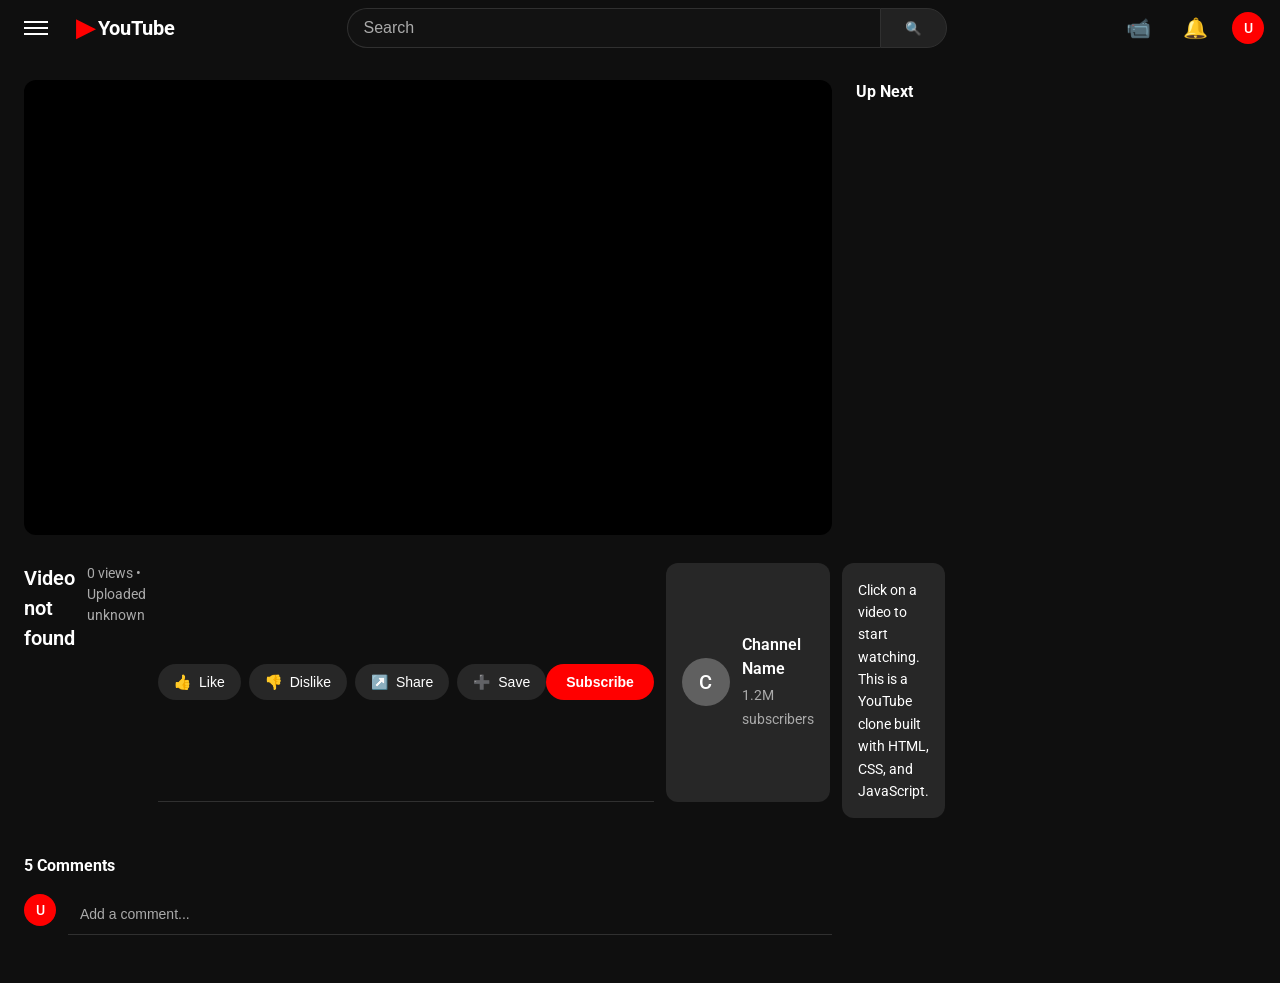
==== video.html @ 118545d7 "Initial commit: YouTube clone with video grid and player" ====
<!DOCTYPE html>
<html lang="en">
<head>
    <meta charset="UTF-8">
    <meta name="viewport" content="width=device-width, initial-scale=1.0">
    <title>Video Player - YouTube Clone</title>
    <link rel="stylesheet" href="style.css">
    <!-- Google Fonts for clean typography -->
    <link href="https://fonts.googleapis.com/css2?family=Roboto:wght@400;500;700&display=swap" rel="stylesheet">
</head>
<body class="video-page">
    <!-- Header with logo and search bar -->
    <header class="header">
        <div class="header-left">
            <!-- Hamburger menu icon -->
            <div class="menu-icon">
                <span></span>
                <span></span>
                <span></span>
            </div>
            <!-- YouTube Logo -->
            <a href="index.html" class="logo">
                <span class="logo-icon">▶</span>
                YouTube
            </a>
        </div>
        
        <!-- Search bar -->
        <div class="search-container">
            <input type="text" class="search-bar" id="searchInput" placeholder="Search">
            <button class="search-button" id="searchBtn">
                <span>🔍</span>
            </button>
        </div>
        
        <!-- User icons -->
        <div class="header-right">
            <span class="upload-icon">📹</span>
            <span class="notification-icon">🔔</span>
            <span class="user-avatar">U</span>
        </div>
    </header>

    <!-- Main container -->
    <main class="video-main-container">
        <!-- Video player section -->
        <div class="video-player-section">
            <!-- Video player -->
            <div class="video-player">
                <iframe 
                    id="videoFrame"
                    width="100%" 
                    height="480" 
                    src="" 
                    frameborder="0" 
                    allow="accelerometer; autoplay; clipboard-write; encrypted-media; gyroscope; picture-in-picture" 
                    allowfullscreen>
                </iframe>
            </div>
            
            <!-- Video title and actions -->
            <div class="video-info">
                <h1 class="video-title" id="videoTitle">Loading...</h1>
                
                <div class="video-stats-row">
                    <span class="video-views" id="videoViews">0 views</span>
                    <span class="video-date" id="videoDate">• Uploaded unknown</span>
                </div>
                
                <div class="video-actions">
                    <div class="action-buttons-left">
                        <button class="action-btn" id="likeBtn">
                            <span class="action-icon">👍</span>
                            <span class="action-text" id="likeCount">Like</span>
                        </button>
                        <button class="action-btn" id="dislikeBtn">
                            <span class="action-icon">👎</span>
                            <span class="action-text">Dislike</span>
                        </button>
                        <button class="action-btn">
                            <span class="action-icon">↗️</span>
                            <span class="action-text">Share</span>
                        </button>
                        <button class="action-btn">
                            <span class="action-icon">➕</span>
                            <span class="action-text">Save</span>
                        </button>
                    </div>
                    <button class="subscribe-btn" id="subscribeBtn">Subscribe</button>
                </div>
                
                <!-- Channel info -->
                <div class="channel-info" id="channelInfo">
                    <div class="channel-avatar" id="channelAvatar">C</div>
                    <div class="channel-details">
                        <h3 class="channel-name" id="channelName">Channel Name</h3>
                        <span class="subscriber-count">1.2M subscribers</span>
                    </div>
                </div>
                
                <!-- Video description -->
                <div class="video-description" id="videoDescription">
                    <p>Click on a video to start watching. This is a YouTube clone built with HTML, CSS, and JavaScript.</p>
                </div>
            </div>
            
            <!-- Comments section -->
            <div class="comments-section">
                <h3 class="comments-title"><span id="commentCount">5</span> Comments</h3>
                
                <!-- Add comment -->
                <div class="add-comment">
                    <div class="user-avatar comment-avatar">U</div>
                    <input type="text" class="comment-input" placeholder="Add a comment...">
                </div>
                
                <!-- Comments list - rendered by JavaScript -->
                <div class="comments-list" id="commentsList">
                    <!-- Comments loaded dynamically -->
                </div>
            </div>
        </div>
        
        <!-- Related videos sidebar -->
        <aside class="related-videos">
            <h3 class="related-title">Up Next</h3>
            <div class="related-videos-list" id="relatedVideos">
                <!-- Related videos loaded by JavaScript -->
            </div>
        </aside>
    </main>

    <!-- Load data and scripts -->
    <script src="data.js"></script>
    <script src="script.js"></script>
</body>
</html>
---- style.css ----
/* ========================================
   YouTube Clone - Simple CSS Styles
   Written like a human developer
   ======================================== */

/* Basic Reset and Variables */
* {
    margin: 0;
    padding: 0;
    box-sizing: border-box;
}

:root {
    /* Color palette - YouTube inspired */
    --bg-dark: #0f0f0f;
    --bg-light: #f9f9f9;
    --bg-card: #ffffff;
    --text-primary: #ffffff;
    --text-secondary: #aaaaaa;
    --text-dark: #0f0f0f;
    --red: #ff0000;
    --blue: #3ea6ff;
    --border: #e5e5e5;
    --hover: #f2f2f2;
    --sidebar-width: 240px;
}

/* Global Styles */
body {
    font-family: 'Roboto', Arial, sans-serif;
    background-color: var(--bg-dark);
    color: var(--text-primary);
    line-height: 1.5;
}

body.video-page {
    background-color: var(--bg-dark);
}

/* ========================================
   Header Styles
   ======================================== */

.header {
    display: flex;
    align-items: center;
    justify-content: space-between;
    padding: 0 16px;
    height: 56px;
    background-color: var(--bg-dark);
    position: fixed;
    top: 0;
    left: 0;
    right: 0;
    z-index: 100;
}

.header-left {
    display: flex;
    align-items: center;
    gap: 20px;
}

/* Hamburger Menu */
.menu-icon {
    display: flex;
    flex-direction: column;
    gap: 4px;
    cursor: pointer;
    padding: 8px;
}

.menu-icon span {
    width: 24px;
    height: 2px;
    background-color: var(--text-primary);
}

/* Logo */
.logo {
    display: flex;
    align-items: center;
    gap: 4px;
    font-size: 20px;
    font-weight: 700;
    color: var(--text-primary);
    text-decoration: none;
}

.logo-icon {
    color: var(--red);
    font-size: 24px;
}

/* Search Bar */
.search-container {
    display: flex;
    flex: 0 1 600px;
    margin: 0 40px;
}

.search-bar {
    flex: 1;
    padding: 10px 16px;
    font-size: 16px;
    border: 1px solid #303030;
    border-right: none;
    background-color: #121212;
    color: var(--text-primary);
    border-radius: 20px 0 0 20px;
}

.search-bar:focus {
    outline: none;
    border-color: var(--blue);
}

.search-bar::placeholder {
    color: var(--text-secondary);
}

.search-button {
    padding: 0 24px;
    background-color: #222222;
    border: 1px solid #303030;
    border-radius: 0 20px 20px 0;
    cursor: pointer;
    color: var(--text-primary);
}

.search-button:hover {
    background-color: #333333;
}

/* Header Right */
.header-right {
    display: flex;
    align-items: center;
    gap: 16px;
}

.upload-icon,
.notification-icon {
    font-size: 20px;
    cursor: pointer;
    padding: 8px;
}

.user-avatar {
    width: 32px;
    height: 32px;
    background-color: var(--red);
    border-radius: 50%;
    display: flex;
    align-items: center;
    justify-content: center;
    font-size: 14px;
    font-weight: 500;
    cursor: pointer;
}

/* ========================================
   Main Container (Sidebar + Content)
   ======================================== */

.main-container {
    display: flex;
    margin-top: 56px;
}

/* ========================================
   Sidebar Styles
   ======================================== */

.sidebar {
    width: var(--sidebar-width);
    background-color: var(--bg-dark);
    padding: 12px;
    position: fixed;
    top: 56px;
    left: 0;
    bottom: 0;
    overflow-y: auto;
}

.sidebar-link {
    display: flex;
    align-items: center;
    gap: 16px;
    padding: 12px 16px;
    color: var(--text-primary);
    text-decoration: none;
    border-radius: 8px;
    transition: background-color 0.2s;
}

.sidebar-link:hover {
    background-color: #272727;
}

.sidebar-link.active {
    background-color: #272727;
}

.link-icon {
    font-size: 20px;
}

.link-text {
    font-size: 14px;
    font-weight: 500;
}

.sidebar-divider {
    border: none;
    border-top: 1px solid #303030;
    margin: 12px 0;
}

/* ========================================
   Content Area
   ======================================== */

.content {
    margin-left: var(--sidebar-width);
    padding: 24px;
    width: calc(100% - var(--sidebar-width));
}

/* Categories */
.categories {
    display: flex;
    gap: 12px;
    margin-bottom: 24px;
    overflow-x: auto;
    padding-bottom: 8px;
}

.category-btn {
    padding: 8px 16px;
    background-color: #272727;
    color: var(--text-primary);
    border: none;
    border-radius: 8px;
    font-size: 14px;
    cursor: pointer;
    white-space: nowrap;
    transition: background-color 0.2s;
}

.category-btn:hover {
    background-color: #3f3f3f;
}

.category-btn.active {
    background-color: var(--text-primary);
    color: var(--bg-dark);
}

/* ========================================
   Video Grid
   ======================================== */

.video-grid {
    display: grid;
    grid-template-columns: repeat(auto-fill, minmax(300px, 1fr));
    gap: 20px;
}

/* Video Card */
.video-card {
    cursor: pointer;
    transition: transform 0.2s;
}

.video-card:hover {
    transform: scale(1.02);
}

.thumbnail-container {
    position: relative;
    width: 100%;
    aspect-ratio: 16 / 9;
    border-radius: 12px;
    overflow: hidden;
}

.thumbnail {
    width: 100%;
    height: 100%;
    object-fit: cover;
}

.duration {
    position: absolute;
    bottom: 8px;
    right: 8px;
    background-color: rgba(0, 0, 0, 0.8);
    color: white;
    padding: 3px 6px;
    border-radius: 4px;
    font-size: 12px;
    font-weight: 500;
}

.video-info {
    display: flex;
    gap: 12px;
    padding: 12px 0;
}

.channel-avatar-small {
    width: 36px;
    height: 36px;
    border-radius: 50%;
    background-color: #606060;
    flex-shrink: 0;
}

.video-details {
    flex: 1;
}

.video-card-title {
    font-size: 16px;
    font-weight: 500;
    color: var(--text-primary);
    margin-bottom: 4px;
    display: -webkit-box;
    -webkit-line-clamp: 2;
    -webkit-box-orient: vertical;
    overflow: hidden;
}

.channel-name,
.video-meta {
    font-size: 14px;
    color: var(--text-secondary);
}

.channel-name:hover {
    color: var(--text-primary);
}

/* ========================================
   Video Page Styles
   ======================================== */

.video-main-container {
    display: flex;
    margin-top: 56px;
    padding: 24px;
    gap: 24px;
}

.video-player-section {
    flex: 1;
    min-width: 0;
}

.video-player {
    width: 100%;
    aspect-ratio: 16 / 9;
    background-color: #000;
    border-radius: 12px;
    overflow: hidden;
}

.video-player iframe {
    width: 100%;
    height: 100%;
}

.video-info {
    margin-top: 16px;
}

.video-title {
    font-size: 20px;
    font-weight: 600;
    margin-bottom: 8px;
}

.video-stats-row {
    color: var(--text-secondary);
    font-size: 14px;
    margin-bottom: 16px;
}

/* Video Actions */
.video-actions {
    display: flex;
    justify-content: space-between;
    align-items: center;
    padding: 16px 0;
    border-bottom: 1px solid #303030;
    margin-bottom: 16px;
}

.action-buttons-left {
    display: flex;
    gap: 8px;
}

.action-btn {
    display: flex;
    align-items: center;
    gap: 8px;
    padding: 10px 16px;
    background-color: #272727;
    border: none;
    border-radius: 20px;
    color: var(--text-primary);
    cursor: pointer;
    font-size: 14px;
    transition: background-color 0.2s;
}

.action-btn:hover {
    background-color: #3f3f3f;
}

.action-btn.liked {
    color: var(--blue);
}

.subscribe-btn {
    padding: 10px 20px;
    background-color: var(--red);
    border: none;
    border-radius: 20px;
    color: white;
    font-size: 14px;
    font-weight: 600;
    cursor: pointer;
    transition: background-color 0.2s;
}

.subscribe-btn:hover {
    background-color: #cc0000;
}

.subscribe-btn.subscribed {
    background-color: #272727;
}

/* Channel Info */
.channel-info {
    display: flex;
    align-items: center;
    gap: 12px;
    padding: 16px;
    background-color: #272727;
    border-radius: 12px;
    margin-bottom: 16px;
}

.channel-avatar {
    width: 48px;
    height: 48px;
    border-radius: 50%;
    background-color: #606060;
    display: flex;
    align-items: center;
    justify-content: center;
    font-size: 20px;
    font-weight: 500;
}

.channel-details {
    flex: 1;
}

.channel-name {
    font-size: 16px;
    font-weight: 600;
    color: var(--text-primary);
    margin-bottom: 2px;
}

.subscriber-count {
    font-size: 14px;
    color: var(--text-secondary);
}

.video-description {
    background-color: #272727;
    padding: 16px;
    border-radius: 12px;
    font-size: 14px;
    line-height: 1.6;
}

/* Comments Section */
.comments-section {
    margin-top: 24px;
}

.comments-title {
    font-size: 16px;
    margin-bottom: 16px;
}

.add-comment {
    display: flex;
    gap: 12px;
    margin-bottom: 24px;
}

.comment-avatar {
    flex-shrink: 0;
}

.comment-input {
    flex: 1;
    padding: 12px;
    background-color: transparent;
    border: none;
    border-bottom: 1px solid #303030;
    color: var(--text-primary);
    font-size: 14px;
}

.comment-input:focus {
    outline: none;
    border-bottom-color: var(--text-primary);
}

.comment-input::placeholder {
    color: var(--text-secondary);
}

.comments-list {
    display: flex;
    flex-direction: column;
    gap: 16px;
}

.comment {
    display: flex;
    gap: 12px;
}

.comment-body {
    flex: 1;
}

.comment-header {
    display: flex;
    align-items: center;
    gap: 8px;
    margin-bottom: 4px;
}

.comment-user {
    font-size: 13px;
    font-weight: 600;
    color: var(--text-primary);
}

.comment-time {
    font-size: 12px;
    color: var(--text-secondary);
}

.comment-text {
    font-size: 14px;
    color: var(--text-primary);
    line-height: 1.4;
}

.comment-actions {
    display: flex;
    gap: 16px;
    margin-top: 8px;
}

.comment-action {
    font-size: 12px;
    color: var(--text-secondary);
    cursor: pointer;
}

.comment-action:hover {
    color: var(--text-primary);
}

/* ========================================
   Related Videos Sidebar
   ======================================== */

.related-videos {
    width: 400px;
    flex-shrink: 0;
}

.related-title {
    font-size: 16px;
    margin-bottom: 16px;
}

.related-video-item {
    display: flex;
    gap: 8px;
    margin-bottom: 12px;
    cursor: pointer;
}

.related-thumbnail {
    width: 168px;
    height: 94px;
    border-radius: 8px;
    object-fit: cover;
    flex-shrink: 0;
}

.related-info {
    flex: 1;
    min-width: 0;
}

.related-video-title {
    font-size: 14px;
    font-weight: 500;
    color: var(--text-primary);
    margin-bottom: 4px;
    display: -webkit-box;
    -webkit-line-clamp: 2;
    -webkit-box-orient: vertical;
    overflow: hidden;
}

.related-channel-name,
.related-meta {
    font-size: 12px;
    color: var(--text-secondary);
}

/* ========================================
   Responsive Styles
   ======================================== */

@media (max-width: 1200px) {
    .related-videos {
        width: 320px;
    }
}

@media (max-width: 992px) {
    .sidebar {
        width: 72px;
    }
    
    .sidebar-link {
        justify-content: center;
        padding: 16px;
    }
    
    .link-text {
        display: none;
    }
    
    .content {
        margin-left: 72px;
        width: calc(100% - 72px);
    }
    
    .related-videos {
        display: none;
    }
}

@media (max-width: 768px) {
    .search-container {
        display: none;
    }
    
    .sidebar {
        display: none;
    }
    
    .content {
        margin-left: 0;
        width: 100%;
    }
    
    .video-grid {
        grid-template-columns: repeat(auto-fill, minmax(250px, 1fr));
    }
    
    .video-main-container {
        flex-direction: column;
        padding: 16px;
    }
    
    .video-actions {
        flex-direction: column;
        gap: 16px;
    }
    
    .action-buttons-left {
        width: 100%;
        overflow-x: auto;
    }
}

@media (max-width: 480px) {
    .video-grid {
        grid-template-columns: 1fr;
    }
    
    .categories {
        gap: 8px;
    }
    
    .category-btn {
        padding: 6px 12px;
        font-size: 12px;
    }
}
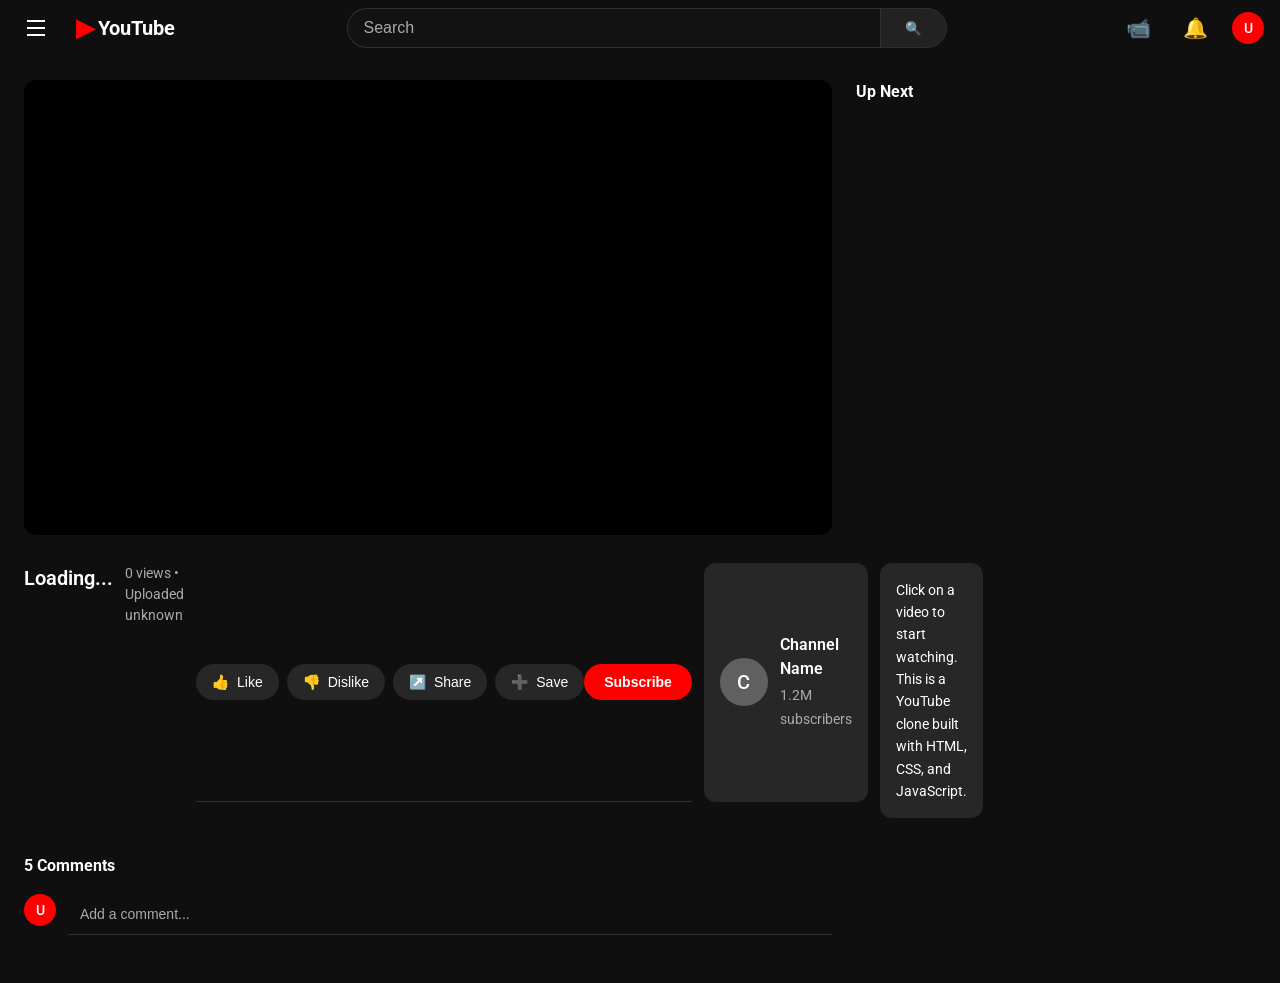
==== commit f7047836: "Week 7 updates" ====
--- a/video.html
+++ b/video.html
@@ -5,27 +5,22 @@
     <meta name="viewport" content="width=device-width, initial-scale=1.0">
     <title>Video Player - YouTube Clone</title>
     <link rel="stylesheet" href="style.css">
-    <!-- Google Fonts for clean typography -->
     <link href="https://fonts.googleapis.com/css2?family=Roboto:wght@400;500;700&display=swap" rel="stylesheet">
 </head>
 <body class="video-page">
-    <!-- Header with logo and search bar -->
     <header class="header">
         <div class="header-left">
-            <!-- Hamburger menu icon -->
-            <div class="menu-icon">
+            <div class="menu-icon" id="menuToggle" role="button" tabindex="0" aria-label="Toggle sidebar" aria-expanded="false">
                 <span></span>
                 <span></span>
                 <span></span>
             </div>
-            <!-- YouTube Logo -->
             <a href="index.html" class="logo">
                 <span class="logo-icon">▶</span>
                 YouTube
             </a>
         </div>
         
-        <!-- Search bar -->
         <div class="search-container">
             <input type="text" class="search-bar" id="searchInput" placeholder="Search">
             <button class="search-button" id="searchBtn">
@@ -33,7 +28,6 @@
             </button>
         </div>
         
-        <!-- User icons -->
         <div class="header-right">
             <span class="upload-icon">📹</span>
             <span class="notification-icon">🔔</span>
@@ -41,11 +35,8 @@
         </div>
     </header>
 
-    <!-- Main container -->
     <main class="video-main-container">
-        <!-- Video player section -->
         <div class="video-player-section">
-            <!-- Video player -->
             <div class="video-player">
                 <iframe 
                     id="videoFrame"
@@ -58,7 +49,6 @@
                 </iframe>
             </div>
             
-            <!-- Video title and actions -->
             <div class="video-info">
                 <h1 class="video-title" id="videoTitle">Loading...</h1>
                 
@@ -89,7 +79,6 @@
                     <button class="subscribe-btn" id="subscribeBtn">Subscribe</button>
                 </div>
                 
-                <!-- Channel info -->
                 <div class="channel-info" id="channelInfo">
                     <div class="channel-avatar" id="channelAvatar">C</div>
                     <div class="channel-details">
@@ -98,39 +87,29 @@
                     </div>
                 </div>
                 
-                <!-- Video description -->
                 <div class="video-description" id="videoDescription">
                     <p>Click on a video to start watching. This is a YouTube clone built with HTML, CSS, and JavaScript.</p>
                 </div>
             </div>
             
-            <!-- Comments section -->
             <div class="comments-section">
                 <h3 class="comments-title"><span id="commentCount">5</span> Comments</h3>
                 
-                <!-- Add comment -->
                 <div class="add-comment">
                     <div class="user-avatar comment-avatar">U</div>
                     <input type="text" class="comment-input" placeholder="Add a comment...">
                 </div>
                 
-                <!-- Comments list - rendered by JavaScript -->
-                <div class="comments-list" id="commentsList">
-                    <!-- Comments loaded dynamically -->
-                </div>
+                <div class="comments-list" id="commentsList"></div>
             </div>
         </div>
         
-        <!-- Related videos sidebar -->
         <aside class="related-videos">
             <h3 class="related-title">Up Next</h3>
-            <div class="related-videos-list" id="relatedVideos">
-                <!-- Related videos loaded by JavaScript -->
-            </div>
+            <div class="related-videos-list" id="relatedVideos"></div>
         </aside>
     </main>
 
-    <!-- Load data and scripts -->
     <script src="data.js"></script>
     <script src="script.js"></script>
 </body>
--- a/style.css
+++ b/style.css
@@ -1,9 +1,5 @@
-/* ========================================
-   YouTube Clone - Simple CSS Styles
-   Written like a human developer
-   ======================================== */
-
-/* Basic Reset and Variables */
+/* YouTube Clone - CSS Styles */
+
 * {
     margin: 0;
     padding: 0;
@@ -11,7 +7,6 @@
 }
 
 :root {
-    /* Color palette - YouTube inspired */
     --bg-dark: #0f0f0f;
     --bg-light: #f9f9f9;
     --bg-card: #ffffff;
@@ -25,7 +20,6 @@
     --sidebar-width: 240px;
 }
 
-/* Global Styles */
 body {
     font-family: 'Roboto', Arial, sans-serif;
     background-color: var(--bg-dark);
@@ -37,10 +31,7 @@
     background-color: var(--bg-dark);
 }
 
-/* ========================================
-   Header Styles
-   ======================================== */
-
+/* Header */
 .header {
     display: flex;
     align-items: center;
@@ -61,22 +52,47 @@
     gap: 20px;
 }
 
-/* Hamburger Menu */
 .menu-icon {
     display: flex;
     flex-direction: column;
-    gap: 4px;
+    gap: 5px;
     cursor: pointer;
     padding: 8px;
+    border-radius: 50%;
+    transition: background-color 0.2s;
+    position: relative;
+    width: 40px;
+    height: 40px;
+    align-items: center;
+    justify-content: center;
+}
+
+.menu-icon:hover {
+    background-color: rgba(255, 255, 255, 0.1);
 }
 
 .menu-icon span {
-    width: 24px;
+    width: 18px;
     height: 2px;
     background-color: var(--text-primary);
-}
-
-/* Logo */
+    transition: all 0.3s cubic-bezier(0.4, 0, 0.2, 1);
+    transform-origin: center;
+}
+
+/* Hamburger to X animation */
+.menu-icon.active span:nth-child(1) {
+    transform: translateY(7px) rotate(45deg);
+}
+
+.menu-icon.active span:nth-child(2) {
+    opacity: 0;
+    transform: scaleX(0);
+}
+
+.menu-icon.active span:nth-child(3) {
+    transform: translateY(-7px) rotate(-45deg);
+}
+
 .logo {
     display: flex;
     align-items: center;
@@ -92,7 +108,7 @@
     font-size: 24px;
 }
 
-/* Search Bar */
+/* Search */
 .search-container {
     display: flex;
     flex: 0 1 600px;
@@ -132,7 +148,170 @@
     background-color: #333333;
 }
 
-/* Header Right */
+.search-container {
+    position: relative;
+}
+
+.search-suggestions {
+    position: absolute;
+    top: 100%;
+    left: 0;
+    right: 0;
+    background-color: #1a1a1a;
+    border: 1px solid #303030;
+    border-radius: 0 0 12px 12px;
+    max-height: 400px;
+    overflow-y: auto;
+    display: none;
+    z-index: 200;
+    box-shadow: 0 4px 12px rgba(0, 0, 0, 0.4);
+}
+
+.search-suggestions.active {
+    display: block;
+}
+
+.suggestion-item {
+    display: flex;
+    align-items: center;
+    gap: 12px;
+    padding: 10px 16px;
+    cursor: pointer;
+    transition: background-color 0.15s;
+}
+
+.suggestion-item:hover,
+.suggestion-item.selected {
+    background-color: #272727;
+}
+
+.suggestion-icon {
+    font-size: 16px;
+    color: var(--text-secondary);
+    flex-shrink: 0;
+}
+
+.suggestion-text {
+    flex: 1;
+    font-size: 14px;
+    color: var(--text-primary);
+    white-space: nowrap;
+    overflow: hidden;
+    text-overflow: ellipsis;
+}
+
+.suggestion-remove {
+    background: none;
+    border: none;
+    color: var(--text-secondary);
+    font-size: 20px;
+    cursor: pointer;
+    padding: 0 4px;
+    opacity: 0;
+    transition: opacity 0.15s;
+}
+
+.suggestion-item:hover .suggestion-remove {
+    opacity: 1;
+}
+
+.suggestion-item.history .suggestion-icon {
+    color: #888;
+}
+
+.suggestion-item.video .suggestion-icon {
+    color: var(--blue);
+}
+
+.search-highlight {
+    background-color: rgba(62, 166, 255, 0.3);
+    color: var(--blue);
+    padding: 0 2px;
+    border-radius: 2px;
+}
+
+.search-container {
+    position: relative;
+}
+
+.search-suggestions {
+    position: absolute;
+    top: 100%;
+    left: 0;
+    right: 0;
+    background-color: #1a1a1a;
+    border: 1px solid #303030;
+    border-radius: 0 0 12px 12px;
+    max-height: 400px;
+    overflow-y: auto;
+    display: none;
+    z-index: 200;
+    box-shadow: 0 4px 12px rgba(0, 0, 0, 0.4);
+}
+
+.search-suggestions.active {
+    display: block;
+}
+
+.suggestion-item {
+    display: flex;
+    align-items: center;
+    gap: 12px;
+    padding: 10px 16px;
+    cursor: pointer;
+    transition: background-color 0.15s;
+}
+
+.suggestion-item:hover,
+.suggestion-item.selected {
+    background-color: #272727;
+}
+
+.suggestion-icon {
+    font-size: 16px;
+    color: var(--text-secondary);
+    flex-shrink: 0;
+}
+
+.suggestion-text {
+    flex: 1;
+    font-size: 14px;
+    color: var(--text-primary);
+    white-space: nowrap;
+    overflow: hidden;
+    text-overflow: ellipsis;
+}
+
+.suggestion-remove {
+    background: none;
+    border: none;
+    color: var(--text-secondary);
+    font-size: 20px;
+    cursor: pointer;
+    padding: 0 4px;
+    opacity: 0;
+    transition: opacity 0.15s;
+}
+
+.suggestion-item:hover .suggestion-remove {
+    opacity: 1;
+}
+
+.suggestion-item.history .suggestion-icon {
+    color: #888;
+}
+
+.suggestion-item.video .suggestion-icon {
+    color: var(--blue);
+}
+
+.search-highlight {
+    background-color: rgba(62, 166, 255, 0.3);
+    color: var(--blue);
+    padding: 0 2px;
+    border-radius: 2px;
+}
+
 .header-right {
     display: flex;
     align-items: center;
@@ -159,19 +338,13 @@
     cursor: pointer;
 }
 
-/* ========================================
-   Main Container (Sidebar + Content)
-   ======================================== */
-
+/* Main Layout */
 .main-container {
     display: flex;
     margin-top: 56px;
 }
 
-/* ========================================
-   Sidebar Styles
-   ======================================== */
-
+/* Sidebar */
 .sidebar {
     width: var(--sidebar-width);
     background-color: var(--bg-dark);
@@ -181,6 +354,65 @@
     left: 0;
     bottom: 0;
     overflow-y: auto;
+    overflow-x: hidden;
+    transition: width 0.3s cubic-bezier(0.4, 0, 0.2, 1), transform 0.3s cubic-bezier(0.4, 0, 0.2, 1);
+    z-index: 50;
+    scrollbar-width: thin;
+    scrollbar-color: #555 transparent;
+}
+
+.sidebar::-webkit-scrollbar {
+    width: 4px;
+}
+
+.sidebar::-webkit-scrollbar-thumb {
+    background-color: #555;
+    border-radius: 4px;
+}
+
+.sidebar::-webkit-scrollbar-track {
+    background: transparent;
+}
+
+/* Collapsed sidebar (icon-only mode) */
+.sidebar.collapsed {
+    width: 72px;
+}
+
+.sidebar.collapsed .link-text {
+    opacity: 0;
+    width: 0;
+    overflow: hidden;
+    white-space: nowrap;
+}
+
+.sidebar.collapsed .sidebar-link {
+    justify-content: center;
+    padding: 16px;
+}
+
+.sidebar.collapsed .sidebar-divider {
+    margin: 8px 4px;
+}
+
+/* Sidebar overlay for mobile */
+.sidebar-overlay {
+    position: fixed;
+    top: 56px;
+    left: 0;
+    right: 0;
+    bottom: 0;
+    background-color: rgba(0, 0, 0, 0.5);
+    z-index: 45;
+    opacity: 0;
+    visibility: hidden;
+    transition: opacity 0.3s ease, visibility 0.3s ease;
+    backdrop-filter: blur(2px);
+}
+
+.sidebar-overlay.active {
+    opacity: 1;
+    visibility: visible;
 }
 
 .sidebar-link {
@@ -191,7 +423,8 @@
     color: var(--text-primary);
     text-decoration: none;
     border-radius: 8px;
-    transition: background-color 0.2s;
+    transition: background-color 0.2s, padding 0.3s cubic-bezier(0.4, 0, 0.2, 1);
+    white-space: nowrap;
 }
 
 .sidebar-link:hover {
@@ -204,27 +437,36 @@
 
 .link-icon {
     font-size: 20px;
+    flex-shrink: 0;
+    transition: font-size 0.3s;
 }
 
 .link-text {
     font-size: 14px;
     font-weight: 500;
+    transition: opacity 0.3s cubic-bezier(0.4, 0, 0.2, 1), width 0.3s cubic-bezier(0.4, 0, 0.2, 1);
 }
 
 .sidebar-divider {
     border: none;
     border-top: 1px solid #303030;
     margin: 12px 0;
-}
-
-/* ========================================
-   Content Area
-   ======================================== */
-
+    transition: margin 0.3s;
+}
+
+/* Content */
 .content {
     margin-left: var(--sidebar-width);
     padding: 24px;
     width: calc(100% - var(--sidebar-width));
+    transition: margin-left 0.3s cubic-bezier(0.4, 0, 0.2, 1), width 0.3s cubic-bezier(0.4, 0, 0.2, 1);
+}
+
+/* Content adapts when sidebar is collapsed */
+.sidebar.collapsed ~ .content,
+.main-container.sidebar-collapsed .content {
+    margin-left: 72px;
+    width: calc(100% - 72px);
 }
 
 /* Categories */
@@ -257,17 +499,14 @@
     color: var(--bg-dark);
 }
 
-/* ========================================
-   Video Grid
-   ======================================== */
-
+/* Video Grid */
 .video-grid {
     display: grid;
-    grid-template-columns: repeat(auto-fill, minmax(300px, 1fr));
+    grid-template-columns: repeat(auto-fill, minmax(280px, 1fr));
     gap: 20px;
-}
-
-/* Video Card */
+    padding: 20px;
+}
+
 .video-card {
     cursor: pointer;
     transition: transform 0.2s;
@@ -275,6 +514,70 @@
 
 .video-card:hover {
     transform: scale(1.02);
+}
+
+/* Skeleton Loading Styles */
+.video-card.skeleton {
+    pointer-events: none;
+}
+
+.skeleton {
+    animation: pulse 1.5s ease-in-out infinite;
+}
+
+@keyframes pulse {
+    0%, 100% { opacity: 1; }
+    50% { opacity: 0.5; }
+}
+
+.skeleton-thumbnail {
+    width: 100%;
+    height: 100%;
+    background: linear-gradient(90deg, #333 25%, #444 50%, #333 75%);
+    background-size: 200% 100%;
+    animation: shimmer 1.5s infinite;
+}
+
+.skeleton-duration {
+    width: 40px;
+    height: 16px;
+    background: #333;
+    border-radius: 4px;
+}
+
+.skeleton-avatar {
+    width: 36px;
+    height: 36px;
+    border-radius: 50%;
+    background: #333;
+}
+
+.skeleton-title {
+    width: 80%;
+    height: 20px;
+    background: #333;
+    border-radius: 4px;
+    margin-bottom: 8px;
+}
+
+.skeleton-channel {
+    width: 60%;
+    height: 14px;
+    background: #333;
+    border-radius: 4px;
+    margin-bottom: 6px;
+}
+
+.skeleton-meta {
+    width: 40%;
+    height: 12px;
+    background: #333;
+    border-radius: 4px;
+}
+
+@keyframes shimmer {
+    0% { background-position: -200% 0; }
+    100% { background-position: 200% 0; }
 }
 
 .thumbnail-container {
@@ -342,10 +645,7 @@
     color: var(--text-primary);
 }
 
-/* ========================================
-   Video Page Styles
-   ======================================== */
-
+/* Video Page */
 .video-main-container {
     display: flex;
     margin-top: 56px;
@@ -387,7 +687,7 @@
     margin-bottom: 16px;
 }
 
-/* Video Actions */
+/* Action Buttons */
 .video-actions {
     display: flex;
     justify-content: space-between;
@@ -491,7 +791,7 @@
     line-height: 1.6;
 }
 
-/* Comments Section */
+/* Comments */
 .comments-section {
     margin-top: 24px;
 }
@@ -585,10 +885,7 @@
     color: var(--text-primary);
 }
 
-/* ========================================
-   Related Videos Sidebar
-   ======================================== */
-
+/* Related Videos */
 .related-videos {
     width: 400px;
     flex-shrink: 0;
@@ -636,10 +933,7 @@
     color: var(--text-secondary);
 }
 
-/* ========================================
-   Responsive Styles
-   ======================================== */
-
+/* Responsive */
 @media (max-width: 1200px) {
     .related-videos {
         width: 320px;
@@ -647,6 +941,7 @@
 }
 
 @media (max-width: 992px) {
+    /* Auto-collapse sidebar on medium screens */
     .sidebar {
         width: 72px;
     }
@@ -668,24 +963,61 @@
     .related-videos {
         display: none;
     }
+
+    /* When sidebar is expanded on medium screens, show it fully */
+    .sidebar.expanded {
+        width: var(--sidebar-width);
+        z-index: 55;
+        box-shadow: 4px 0 12px rgba(0, 0, 0, 0.5);
+    }
+
+    .sidebar.expanded .link-text {
+        display: inline;
+    }
+
+    .sidebar.expanded .sidebar-link {
+        justify-content: flex-start;
+        padding: 12px 16px;
+    }
 }
 
 @media (max-width: 768px) {
     .search-container {
         display: none;
     }
-    
+
+    /* Sidebar slides off-screen on mobile */
     .sidebar {
-        display: none;
-    }
-    
+        width: var(--sidebar-width);
+        transform: translateX(-100%);
+        z-index: 55;
+        box-shadow: none;
+    }
+
+    /* When open on mobile, slide in */
+    .sidebar.mobile-open {
+        transform: translateX(0);
+        box-shadow: 4px 0 24px rgba(0, 0, 0, 0.6);
+    }
+
+    .sidebar.mobile-open .link-text {
+        display: inline;
+        opacity: 1;
+        width: auto;
+    }
+
+    .sidebar.mobile-open .sidebar-link {
+        justify-content: flex-start;
+        padding: 12px 16px;
+    }
+
     .content {
         margin-left: 0;
         width: 100%;
     }
-    
+
     .video-grid {
-        grid-template-columns: repeat(auto-fill, minmax(250px, 1fr));
+        grid-template-columns: repeat(auto-fill, minmax(220px, 1fr));
     }
     
     .video-main-container {
@@ -708,11 +1040,15 @@
     .video-grid {
         grid-template-columns: 1fr;
     }
-    
+
+    .header {
+        padding: 0 8px;
+    }
+
     .categories {
         gap: 8px;
     }
-    
+
     .category-btn {
         padding: 6px 12px;
         font-size: 12px;
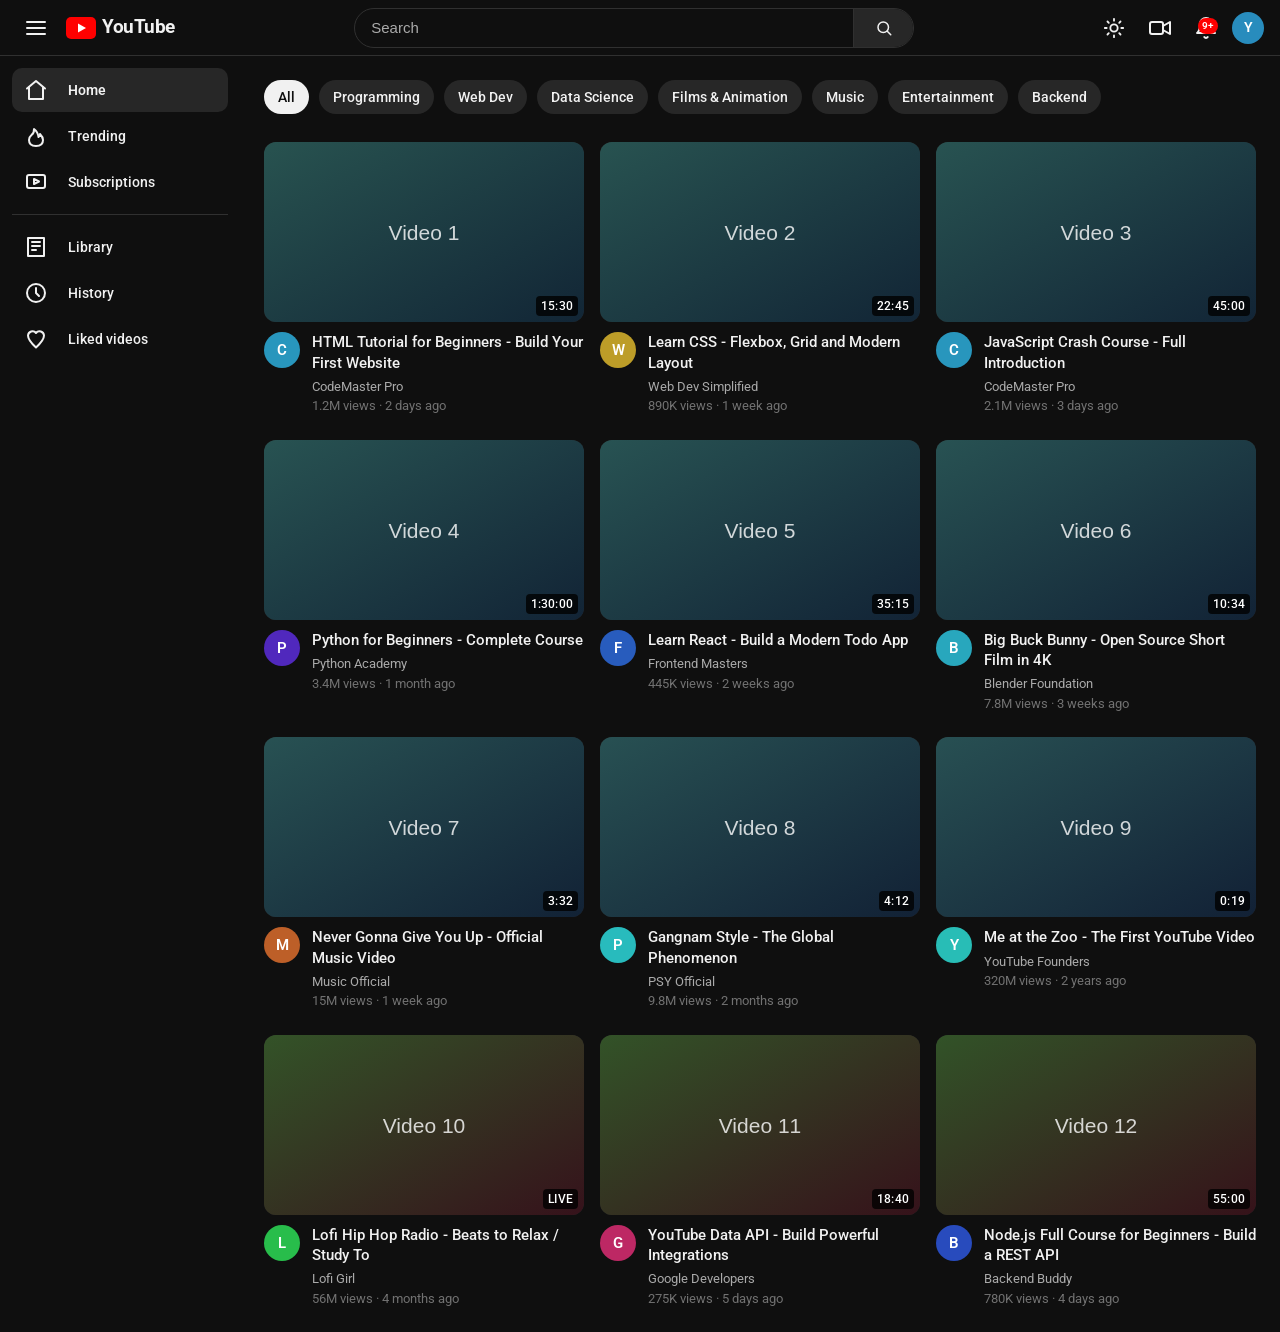
==== commit 5c1502e5: "Rebuild as modern single-page app" ====
--- a/video.html
+++ b/video.html
@@ -1,116 +1,28 @@
 <!DOCTYPE html>
 <html lang="en">
 <head>
-    <meta charset="UTF-8">
-    <meta name="viewport" content="width=device-width, initial-scale=1.0">
-    <title>Video Player - YouTube Clone</title>
-    <link rel="stylesheet" href="style.css">
-    <link href="https://fonts.googleapis.com/css2?family=Roboto:wght@400;500;700&display=swap" rel="stylesheet">
+  <meta charset="UTF-8" />
+  <meta name="viewport" content="width=device-width, initial-scale=1.0" />
+  <title>Redirecting...</title>
+  <style>
+    body {
+      font-family: Roboto, Arial, sans-serif;
+      background: #0f0f0f;
+      color: #f1f1f1;
+      display: grid;
+      place-items: center;
+      min-height: 100vh;
+      margin: 0;
+    }
+    a { color: #3ea6ff; }
+  </style>
+  <script>
+    var id = new URLSearchParams(window.location.search).get('id');
+    var hash = id ? '#/watch/' + id : '#/';
+    window.location.replace('./index.html' + hash);
+  </script>
 </head>
-<body class="video-page">
-    <header class="header">
-        <div class="header-left">
-            <div class="menu-icon" id="menuToggle" role="button" tabindex="0" aria-label="Toggle sidebar" aria-expanded="false">
-                <span></span>
-                <span></span>
-                <span></span>
-            </div>
-            <a href="index.html" class="logo">
-                <span class="logo-icon">▶</span>
-                YouTube
-            </a>
-        </div>
-        
-        <div class="search-container">
-            <input type="text" class="search-bar" id="searchInput" placeholder="Search">
-            <button class="search-button" id="searchBtn">
-                <span>🔍</span>
-            </button>
-        </div>
-        
-        <div class="header-right">
-            <span class="upload-icon">📹</span>
-            <span class="notification-icon">🔔</span>
-            <span class="user-avatar">U</span>
-        </div>
-    </header>
-
-    <main class="video-main-container">
-        <div class="video-player-section">
-            <div class="video-player">
-                <iframe 
-                    id="videoFrame"
-                    width="100%" 
-                    height="480" 
-                    src="" 
-                    frameborder="0" 
-                    allow="accelerometer; autoplay; clipboard-write; encrypted-media; gyroscope; picture-in-picture" 
-                    allowfullscreen>
-                </iframe>
-            </div>
-            
-            <div class="video-info">
-                <h1 class="video-title" id="videoTitle">Loading...</h1>
-                
-                <div class="video-stats-row">
-                    <span class="video-views" id="videoViews">0 views</span>
-                    <span class="video-date" id="videoDate">• Uploaded unknown</span>
-                </div>
-                
-                <div class="video-actions">
-                    <div class="action-buttons-left">
-                        <button class="action-btn" id="likeBtn">
-                            <span class="action-icon">👍</span>
-                            <span class="action-text" id="likeCount">Like</span>
-                        </button>
-                        <button class="action-btn" id="dislikeBtn">
-                            <span class="action-icon">👎</span>
-                            <span class="action-text">Dislike</span>
-                        </button>
-                        <button class="action-btn">
-                            <span class="action-icon">↗️</span>
-                            <span class="action-text">Share</span>
-                        </button>
-                        <button class="action-btn">
-                            <span class="action-icon">➕</span>
-                            <span class="action-text">Save</span>
-                        </button>
-                    </div>
-                    <button class="subscribe-btn" id="subscribeBtn">Subscribe</button>
-                </div>
-                
-                <div class="channel-info" id="channelInfo">
-                    <div class="channel-avatar" id="channelAvatar">C</div>
-                    <div class="channel-details">
-                        <h3 class="channel-name" id="channelName">Channel Name</h3>
-                        <span class="subscriber-count">1.2M subscribers</span>
-                    </div>
-                </div>
-                
-                <div class="video-description" id="videoDescription">
-                    <p>Click on a video to start watching. This is a YouTube clone built with HTML, CSS, and JavaScript.</p>
-                </div>
-            </div>
-            
-            <div class="comments-section">
-                <h3 class="comments-title"><span id="commentCount">5</span> Comments</h3>
-                
-                <div class="add-comment">
-                    <div class="user-avatar comment-avatar">U</div>
-                    <input type="text" class="comment-input" placeholder="Add a comment...">
-                </div>
-                
-                <div class="comments-list" id="commentsList"></div>
-            </div>
-        </div>
-        
-        <aside class="related-videos">
-            <h3 class="related-title">Up Next</h3>
-            <div class="related-videos-list" id="relatedVideos"></div>
-        </aside>
-    </main>
-
-    <script src="data.js"></script>
-    <script src="script.js"></script>
+<body>
+  <p>Redirecting to <a href="./index.html#/">the player</a>...</p>
 </body>
 </html>
